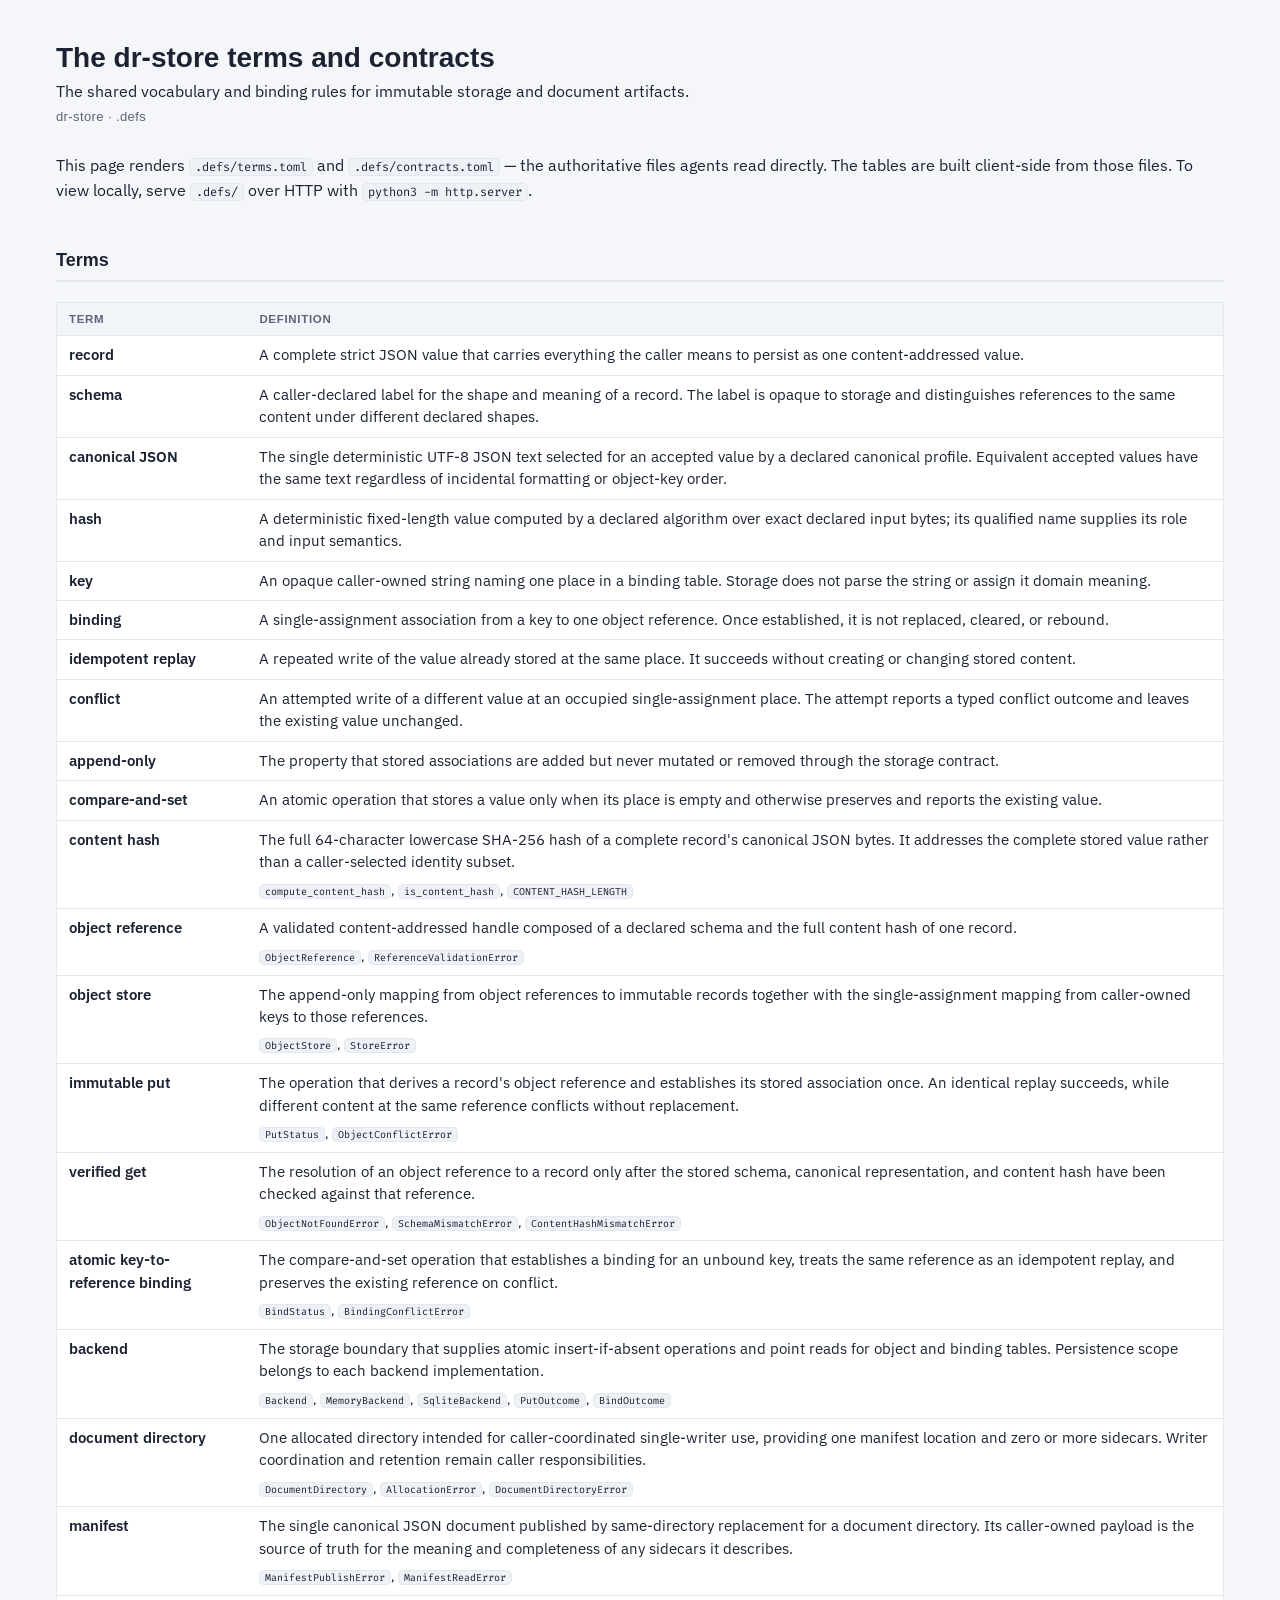
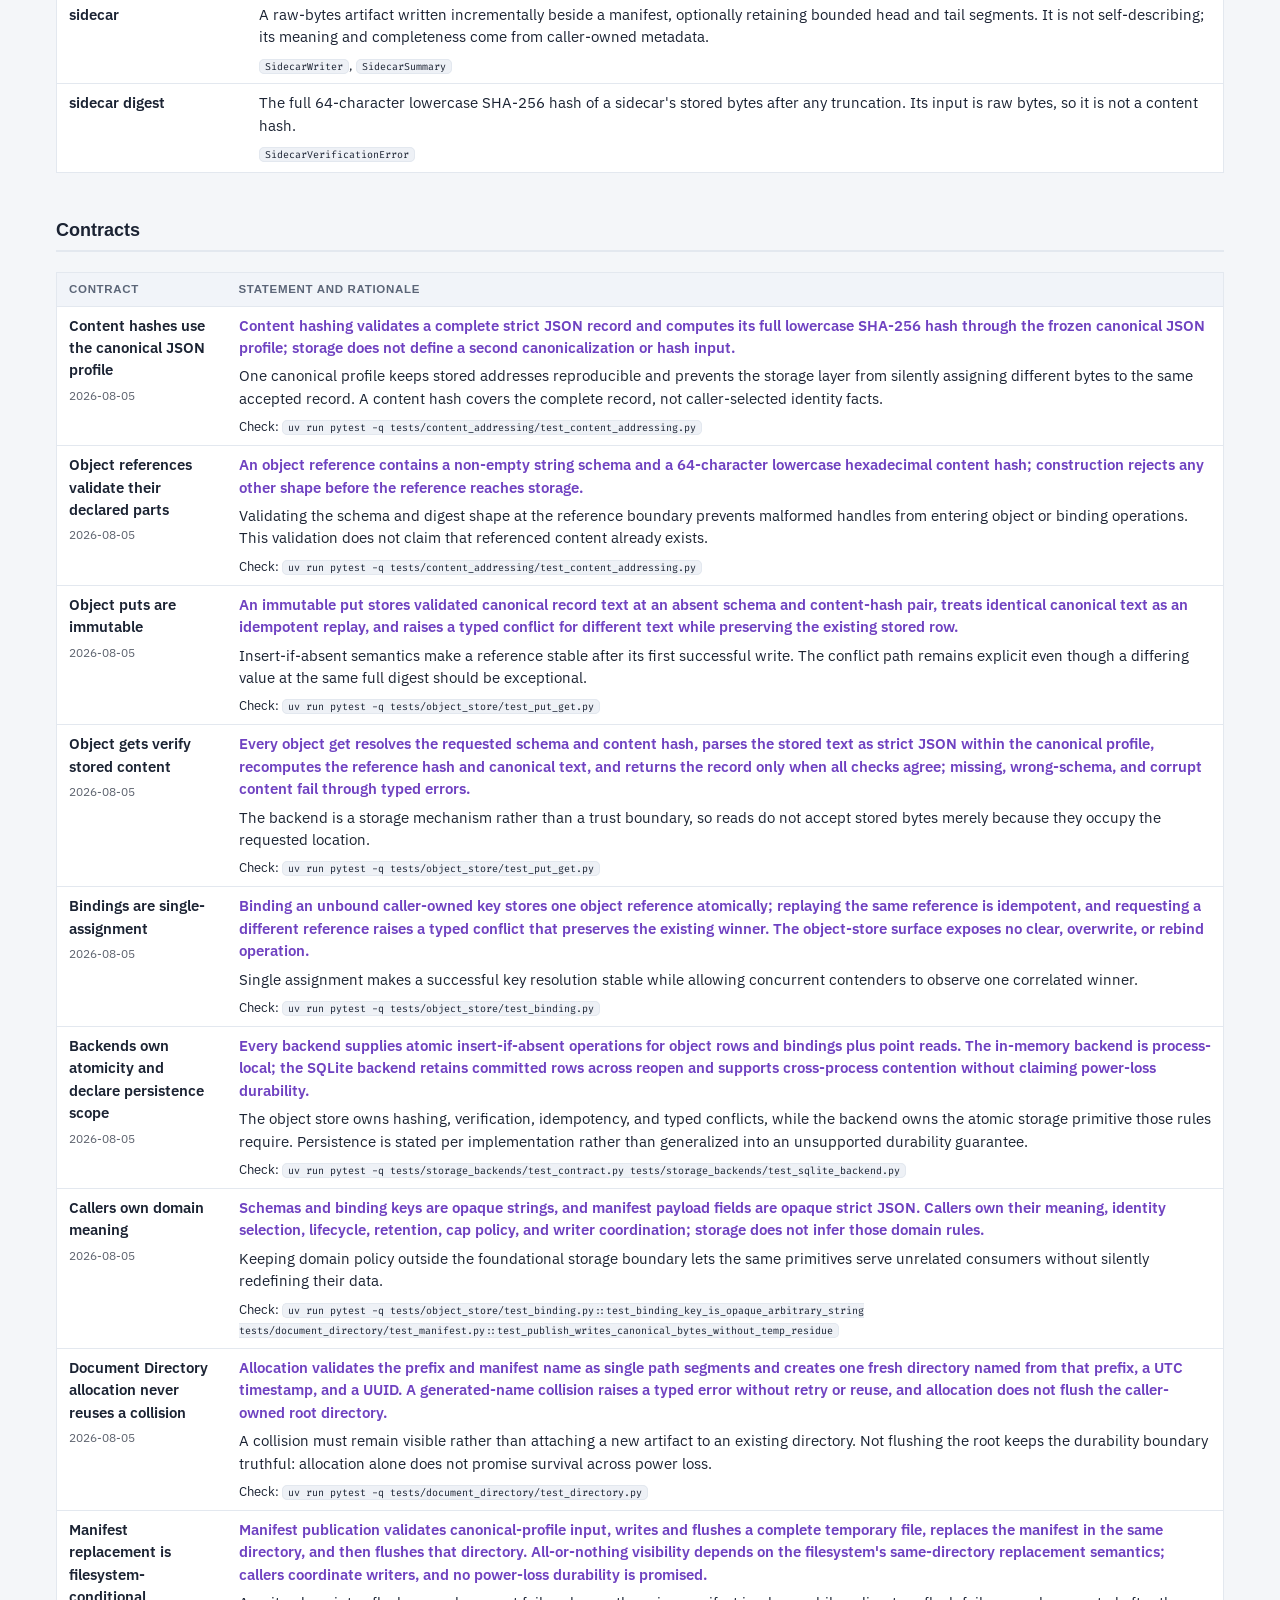
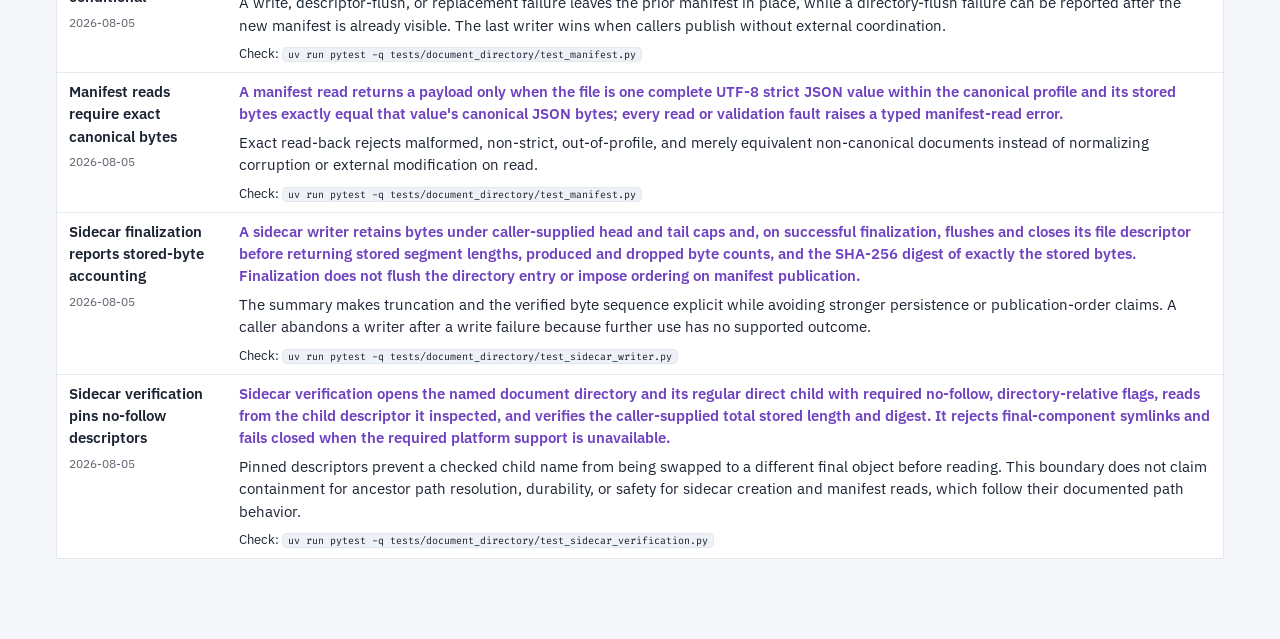
==== .defs/index.html @ 3ac430da "Prepare dr-store for publication" ====
<!DOCTYPE html>
<html lang="en">
<head>
<meta charset="utf-8">
<meta name="viewport" content="width=device-width, initial-scale=1">
<link rel="icon" href="favicon.svg" type="image/svg+xml">
<link rel="stylesheet" href="doc.css">
<title>dr-store · Terms and contracts</title>
<style>
  .term-name { font-weight: 600; }
  dfn.term-name { font-style: normal; }
  .must { color: var(--anchor); font-weight: 600; margin: 0 0 6px; }
  .defs-rationale { margin: 0; }
  .defs-check { margin: 6px 0 0; font-size: 0.92em; }
  .defs-symbols { margin-top: 6px; font-size: 0.92em; }
  .defs-date { margin-top: 4px; font-size: 0.85em; opacity: 0.7; }
  .defs-error { color: #b00020; }
</style>
</head>
<body>
<main class="wide">

<h1>The dr-store terms and contracts</h1>
<p class="dek">The shared vocabulary and binding rules for immutable storage and document artifacts.</p>
<div class="byline">dr-store · .defs</div>

<p>This page renders <code>.defs/terms.toml</code> and <code>.defs/contracts.toml</code> — the
authoritative files agents read directly. The tables are built client-side from those files.
To view locally, serve <code>.defs/</code> over HTTP with
<code>python3 -m http.server</code>.</p>

<div class="section-head" id="terms"><h2>Terms</h2></div>

<div class="table-wrap">
<table>
  <thead><tr><th>Term</th><th>Definition</th></tr></thead>
  <tbody data-defs-file="terms.toml" data-defs-kind="terms"></tbody>
</table>
</div>

<div class="section-head" id="contracts"><h2>Contracts</h2></div>

<div class="table-wrap">
<table>
  <thead><tr><th>Contract</th><th>Statement and rationale</th></tr></thead>
  <tbody data-defs-file="contracts.toml" data-defs-kind="contracts"></tbody>
</table>
</div>

<script type="module" src="defs-render.js"></script>
</main>
</body>
</html>
---- .defs/doc.css ----
@import url("https://fonts.googleapis.com/css2?family=Fira+Code:wght@400;600&family=IBM+Plex+Sans:wght@400;600;700&display=swap");

/* ── Visual vocabulary ────────────────────────────────────────────────────
   Hue bindings — one hue = one meaning:
     --accent #1866b4  links + navigation ONLY
     --anchor #6f42c1  semantic scan anchors (.key) + callouts — never a link
     green / amber / red  status encodings only, keyed where used
   Weights: 700 headings · 600 labels/th/inline emphasis · 400 body.
   Type scale: 28 title · 18 section · 16.5 card head · 16 body ·
               14.5 secondary · 13 quiet.                                   */

:root {
  --bg: #f4f6f9;
  --surface: #fff;
  --ink: #1b2333;
  --muted: #5b6577;
  --line: #e3e8ef;
  --accent: #1866b4;
  --accent-soft: #e9f2fb;
  --anchor: #6f42c1;
  --anchor-soft: #f4eefb;
  --green: #2b8a3e;
  --green-soft: #e8f5ec;
  --amber: #9a6700;
  --amber-soft: #fff6e0;
  --red: #c0392b;
  --red-soft: #fdeceb;
  --code-bg: #f8f9fc;
  --font-prose: "IBM Plex Sans", "Helvetica Neue", sans-serif;
  --font-mono: "Fira Code", ui-monospace, SFMono-Regular, Menlo, Consolas, monospace;
  --font-system: -apple-system, BlinkMacSystemFont, "Segoe UI", Roboto, Helvetica, Arial, sans-serif;
}

* { box-sizing: border-box; }
html { scroll-behavior: smooth; }
body {
  margin: 0;
  background: var(--bg);
  color: var(--ink);
  font: 16px/1.55 var(--font-prose);
}
main { max-width: 2200px; margin: 0 auto; padding: 40px 56px 80px; }
main.wide { max-width: none; }  /* ultrawide multi-panel docs; page-level horizontal scroll is fine */
h1 { margin: 0 0 4px; font: 700 28px/1.25 var(--font-system); }
h2 { margin: 0; color: var(--ink); font-family: var(--font-system); }
h3 { margin: 0 0 8px; color: var(--ink); font: 700 16.5px/1.3 var(--font-system); }
p { margin: 0 0 12px; }
a { color: var(--accent); }
.dek { margin: 2px 0 4px; font: 400 16px/1.5 var(--font-prose); }        /* ≤15 words, no box */
.byline { margin: 0 0 26px; color: var(--muted); font: 400 13px/1.55 var(--font-system); letter-spacing: .03em; }
.key { color: var(--anchor); }                                            /* scan anchor ≠ link */
.aside, .small { display: block; margin: 2px 0 12px; color: var(--muted); font-size: 13px; }
.card .id, nav.toc .g { font-family: var(--font-system); }

/* Question-first section heads: the h2 IS the reader's question (sentence case);
   the optional .tag is the demoted category label. */
.section-head,
.layer-head {
  display: flex;
  align-items: baseline;
  gap: 14px;
  margin: 46px 0 20px;
  padding-bottom: 8px;
  border-bottom: 2px solid var(--line);
}
.section-head h2,
.layer-head h2 { font: 700 18px/1.3 var(--font-system); }
.section-head .tag,
.layer-head .tag { color: var(--muted); font: 600 11px/1.7 var(--font-mono); text-transform: uppercase; letter-spacing: .05em; }
.layer-head .n { color: var(--accent); font-size: 26px; font-weight: 700; }

/* Opt-in summary box — BELOW the first substantive content, one short
   paragraph, only when it changes the reader's next action. No accent bar:
   it must not become a second hero. */
.summary { margin: 18px 0; padding: 14px 18px; border: 1px solid var(--line); border-radius: 10px; background: var(--surface); font-size: 15px; }

.grid-2, .grid-3, .grid-4,
.cols2, .cols3, .cols4,
.l1, .l2, .l3 { display: grid; gap: 18px; }
.grid-2, .cols2, .l3 { grid-template-columns: repeat(2, minmax(0, 1fr)); }
.grid-3, .cols3, .l2 { grid-template-columns: repeat(3, minmax(0, 1fr)); }
.grid-4, .cols4, .l1 { grid-template-columns: repeat(4, minmax(0, 1fr)); }
.full { grid-column: 1 / -1; }

/* ── Parallel panels (ultrawide layout system) ────────────────────────────
   Side-by-side documents-in-miniature for cross-referenceable sections —
   NOT snaking columns. Single-column stack (DOM order) below 1600px.
   Sticky panel heads keep each panel's question in view while scrolling. */
.panels { display: grid; grid-template-columns: 1fr; gap: 32px; align-items: start; margin: 18px 0; }
.panels > .panel { min-width: 0; }
.panel > .section-head { position: sticky; top: 0; z-index: 2; margin-top: 0; padding-top: 8px; background: var(--bg); }
@media (min-width: 1600px) {
  .panels.p2 { grid-template-columns: repeat(2, minmax(520px, 1fr)); }
  .panels.p3 { grid-template-columns: repeat(3, minmax(460px, 1fr)); }
  .panels.p4 { grid-template-columns: repeat(4, minmax(420px, 1fr)); }
  /* Named slots: pin visual order independent of DOM order (DOM order = reading/fallback order). */
  .panels.p2 { grid-template-areas: "a b"; }
  .panels.p3 { grid-template-areas: "a b c"; }
  .panels.p4 { grid-template-areas: "a b c d"; }
  .panels.slotted > .panel.a { grid-area: a; }
  .panels.slotted > .panel.b { grid-area: b; }
  .panels.slotted > .panel.c { grid-area: c; }
  .panels.slotted > .panel.d { grid-area: d; }
  .panels:not(.slotted) > .panel.span2 { grid-column: span 2; }
}

.card {
  padding: 18px 22px;
  border: 1px solid var(--line);
  border-radius: 12px;
  background: var(--surface);
}
.card .decision { margin-bottom: 6px; font: 700 16.5px/1.4 var(--font-system); }
.card .why { color: var(--muted); font-size: 13px; }
.card ul { margin: 6px 0 0; padding-left: 18px; color: var(--muted); font-size: 14.5px; }
.card li { margin-bottom: 6px; }
.card li::marker { color: var(--accent); font-weight: 700; }
.card b, .card strong { color: var(--ink); }

.diagram,
figure.panel {
  margin-top: 18px;
  padding: 24px 28px;
  border: 1px solid var(--line);
  border-radius: 12px;
  background: var(--surface);
}
.drow, .flow { display: flex; align-items: stretch; gap: 10px; }
.dnode, .flow .node {
  flex: 1;
  padding: 10px 14px;
  border: 1.5px solid #9aa7bd;
  border-radius: 10px;
  background: #fbfcfe;
  text-align: center;
}
.dnode small, .flow .node small { display: block; margin-top: 3px; color: var(--muted); font-size: 13px; }
.dnode.ext, .flow .node.ext { border-style: dashed; }
.dnode.hot, .flow .node.hot { border-color: var(--green); background: var(--green-soft); }
.dnode.warn, .flow .node.warn { border-color: var(--amber); background: var(--amber-soft); }
.dnode.bad, .flow .node.bad { border-color: var(--red); background: var(--red-soft); }
.darr, .flow .arr { display: flex; align-items: center; color: #8b96a9; font-size: 20px; }
.dcaption, figcaption { margin-top: 10px; color: var(--muted); font-size: 13px; }

table { width: 100%; border: 1px solid var(--line); border-collapse: collapse; background: var(--surface); font-size: 14.5px; }
th, td { padding: 8px 12px; border-bottom: 1px solid var(--line); text-align: left; vertical-align: top; }
th { background: #f1f4f9; color: var(--muted); font: 600 11.5px/1.4 var(--font-system); letter-spacing: .06em; text-transform: uppercase; }
tr:last-child td { border-bottom: 0; }

code {
  padding: 0 5px;
  border: 1px solid var(--line);
  border-radius: 5px;
  background: #eef1f6;
  font: 75%/1.55 var(--font-mono);
}
.codeblock { margin: 14px 0; overflow: hidden; border: 1px solid var(--line); border-radius: 10px; background: var(--surface); }
.codeblock .cb-head { display: flex; justify-content: space-between; gap: 10px; padding: 7px 14px; border-bottom: 1px solid var(--line); background: #f1f4f9; color: var(--muted); font: 12px/1.4 var(--font-system); }
.codeblock pre { margin: 0; padding: 14px 16px; overflow-x: auto; background: var(--code-bg); font-family: var(--font-mono); }
.codeblock pre code { padding: 0; border: 0; background: transparent; font-size: 75%; line-height: 1.55; }
.chipcloud .adapter { font: 75%/1.55 var(--font-mono); }

/* One callout variant. It carries the anchor hue (a boxed key point is scan-
   anchor material); status colors belong to keyed chips/cards, not callouts. */
.callout { margin: 14px 0; padding: 12px 18px; border-left: 4px solid var(--anchor); border-radius: 0 8px 8px 0; background: var(--anchor-soft); font-size: 14.5px; }

/* Colophon: ALL process metadata (sources, provenance, ids, honest scope
   notes). Reader-relevant honesty stays in context above, in plain language. */

body.with-toc { display: grid; grid-template-columns: 270px minmax(0, 1fr); }
nav.toc { position: sticky; top: 0; height: 100vh; overflow-y: auto; padding: 28px 20px; border-right: 1px solid var(--line); background: var(--surface); font-size: 14.5px; }
nav.toc .brand { margin-bottom: 12px; font-size: 15px; font-weight: 700; }
nav.toc .brand { font-family: var(--font-system); }
nav.toc a { display: block; margin-bottom: 2px; padding: 6px 10px; border-radius: 7px; color: var(--ink); text-decoration: none; }
nav.toc a:hover { background: var(--accent-soft); color: var(--accent); }

@media (max-width: 1500px) {
  .grid-3, .grid-4, .cols3, .cols4, .l1, .l2 { grid-template-columns: repeat(2, minmax(0, 1fr)); }
}
@media (max-width: 900px) {
  body.with-toc { display: block; }
  nav.toc { display: none; }
  main { padding: 24px; }
  .grid-2, .grid-3, .grid-4, .cols2, .cols3, .cols4, .l1, .l2, .l3 { grid-template-columns: 1fr; }
  .drow, .flow { flex-direction: column; }
}
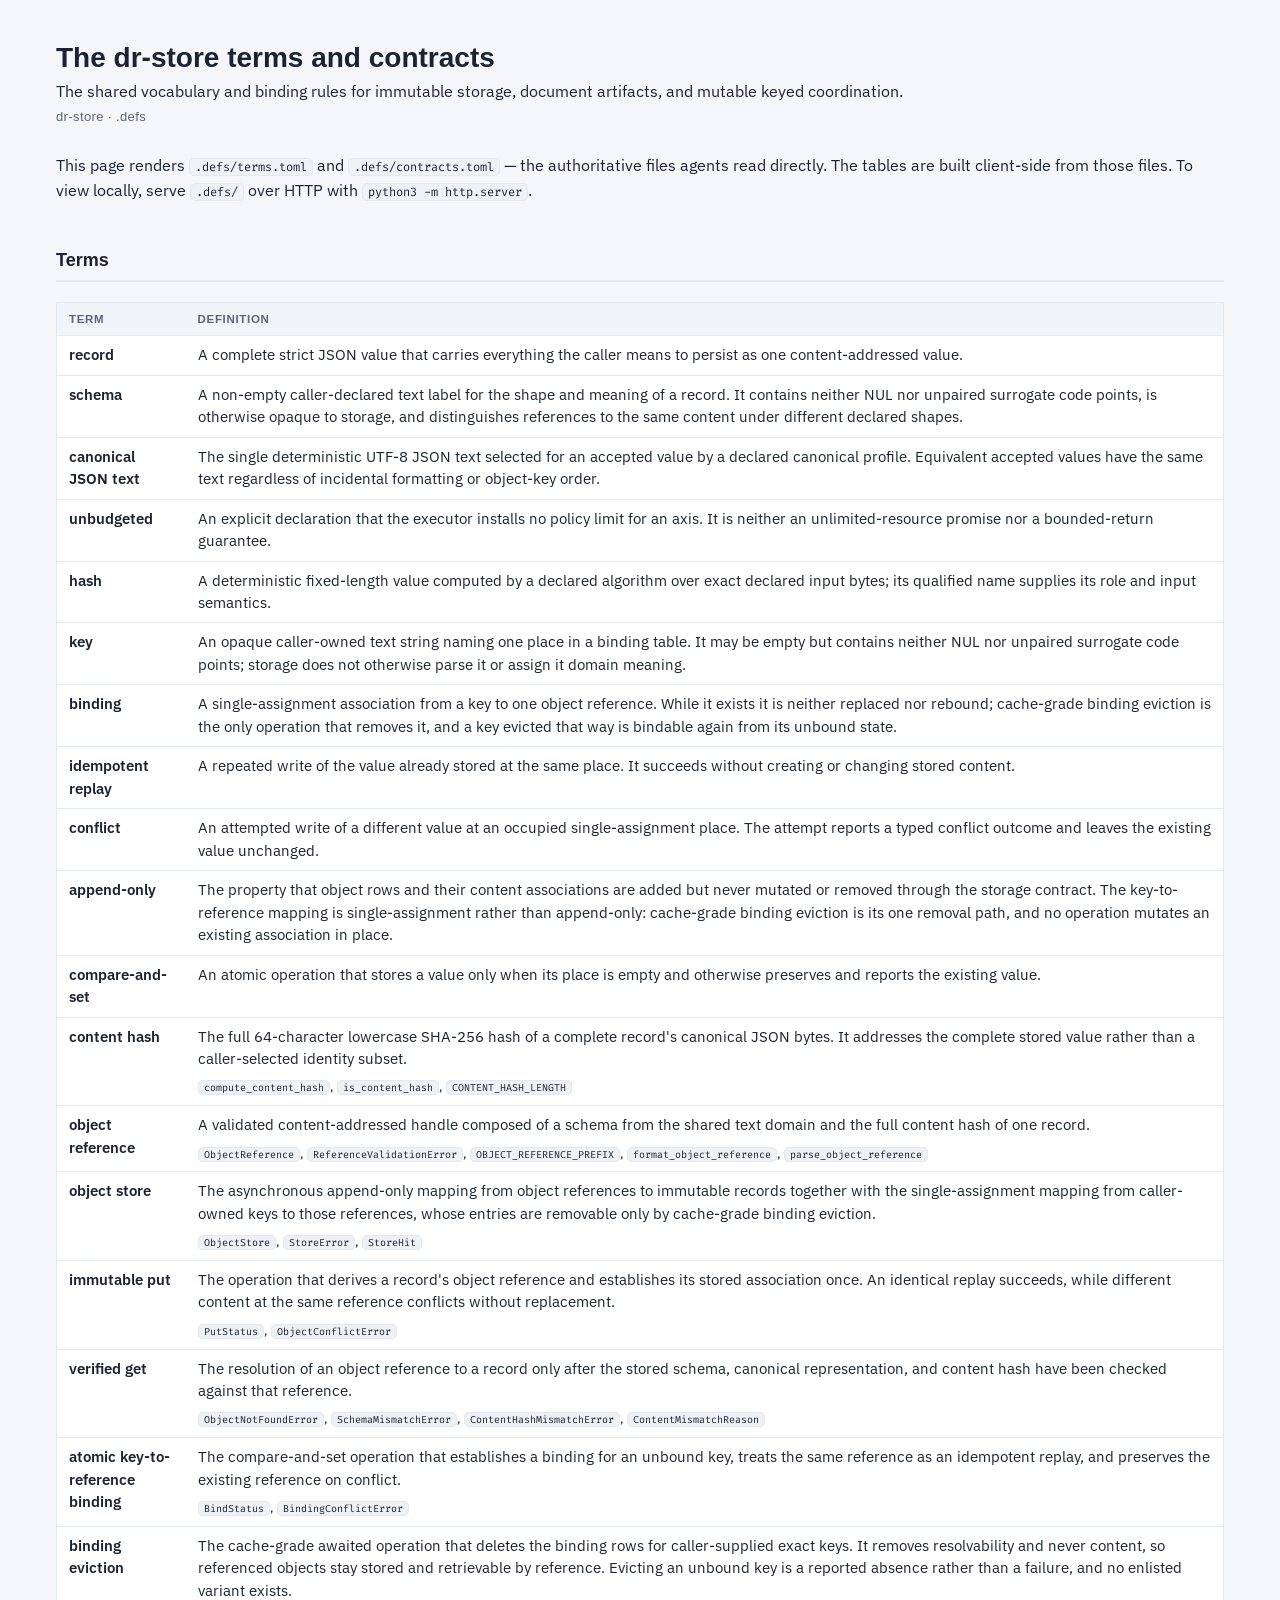
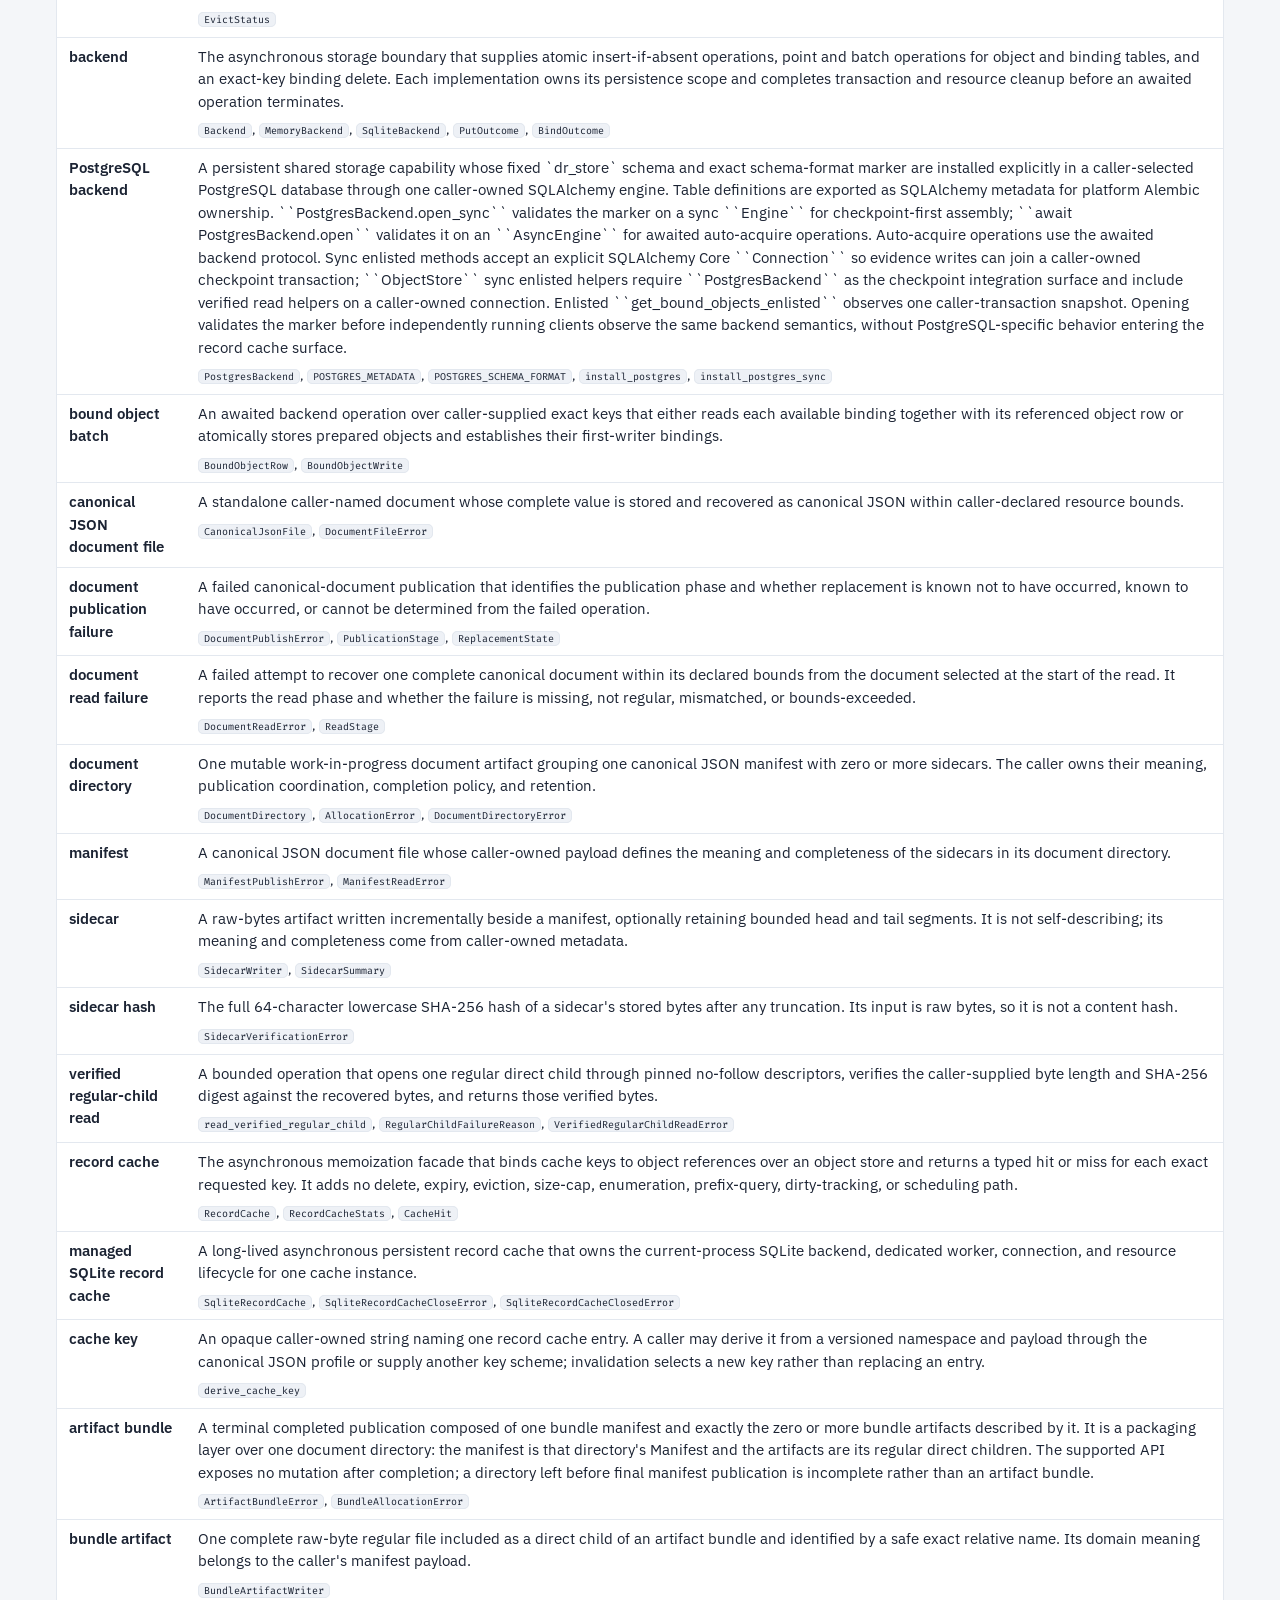
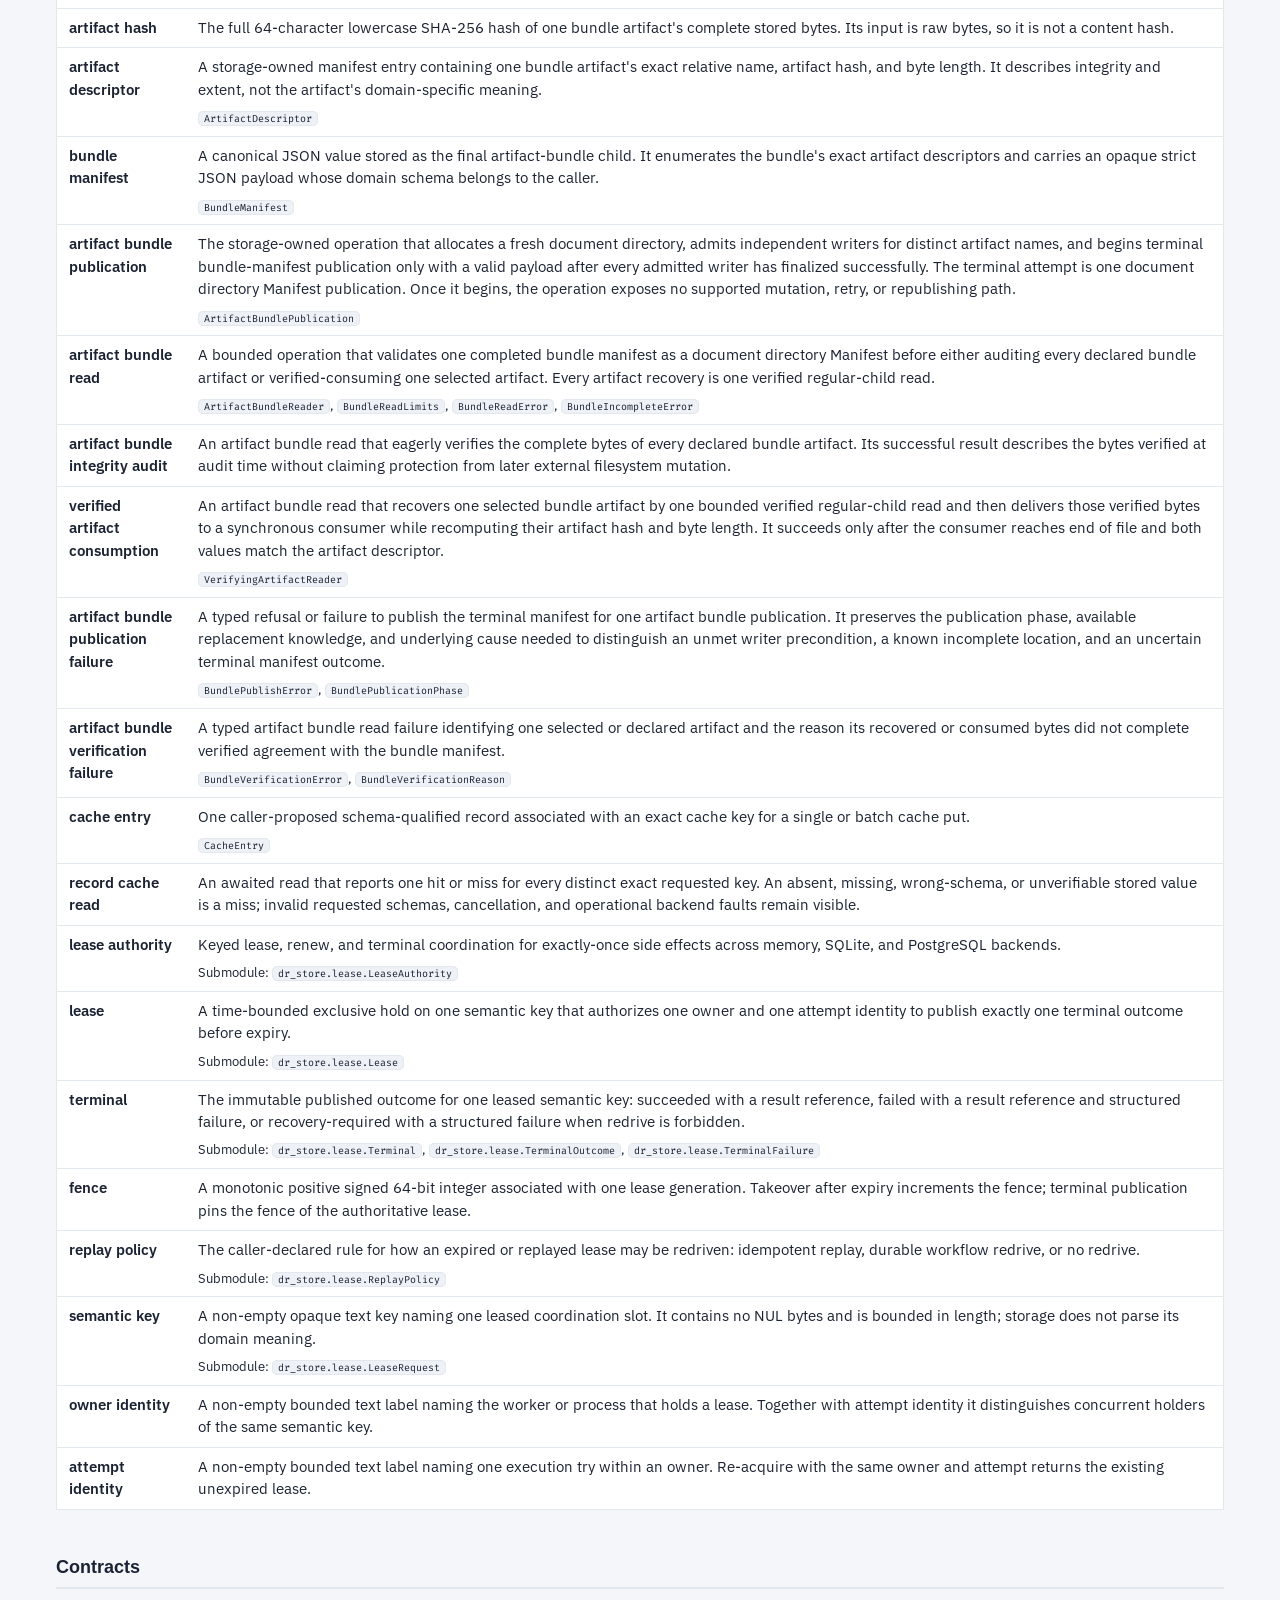
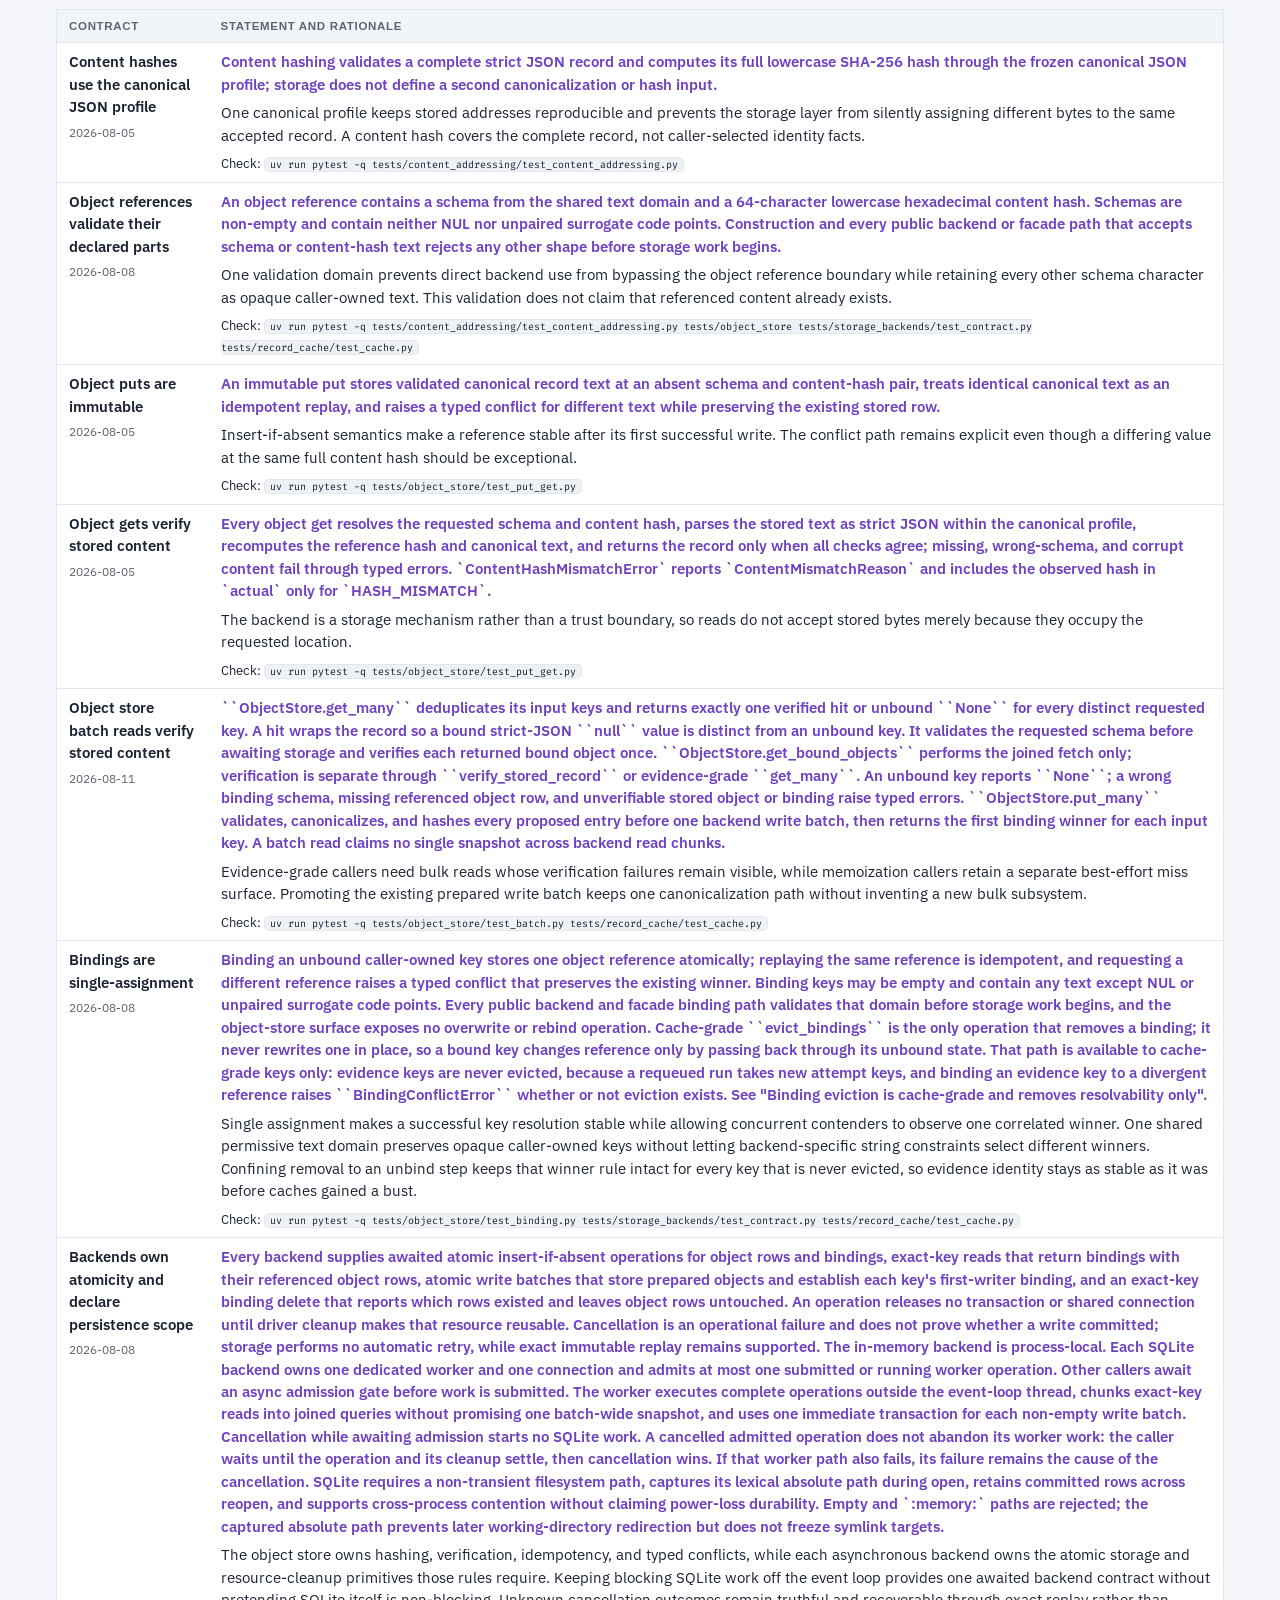
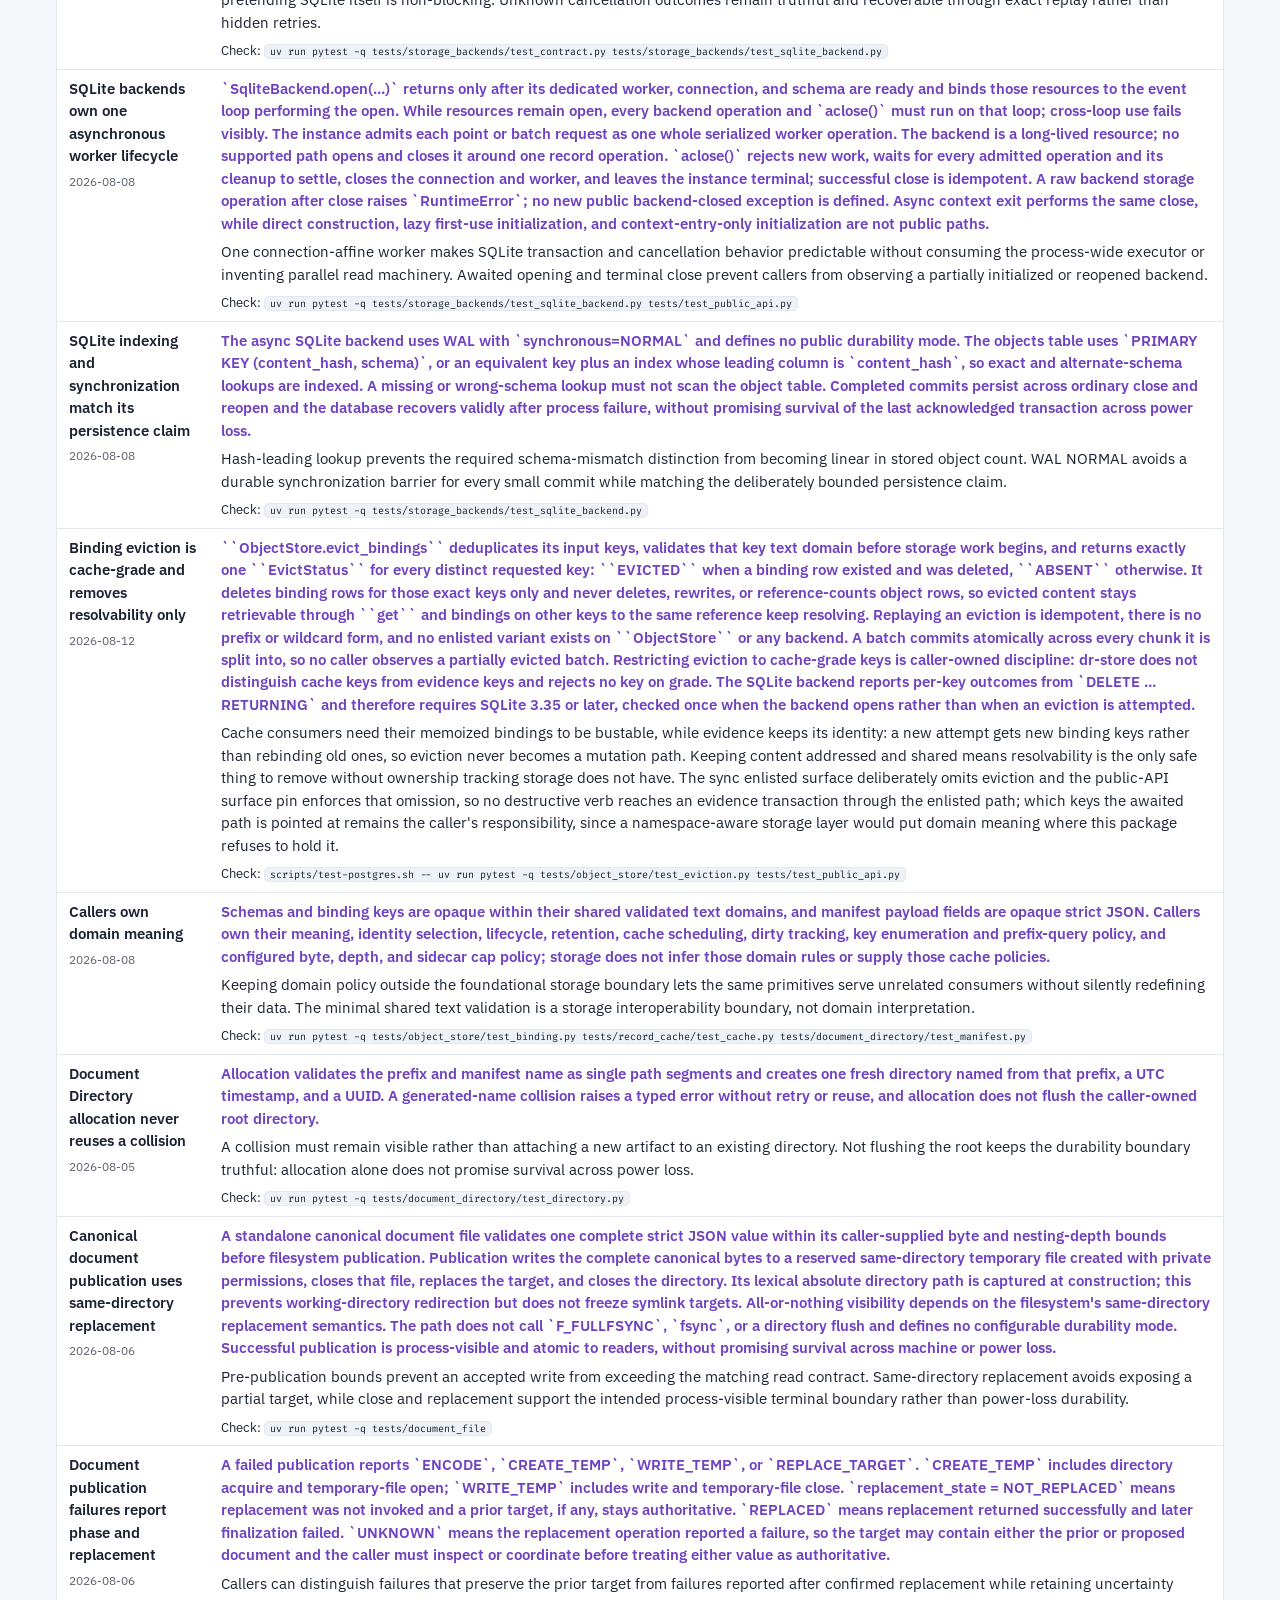
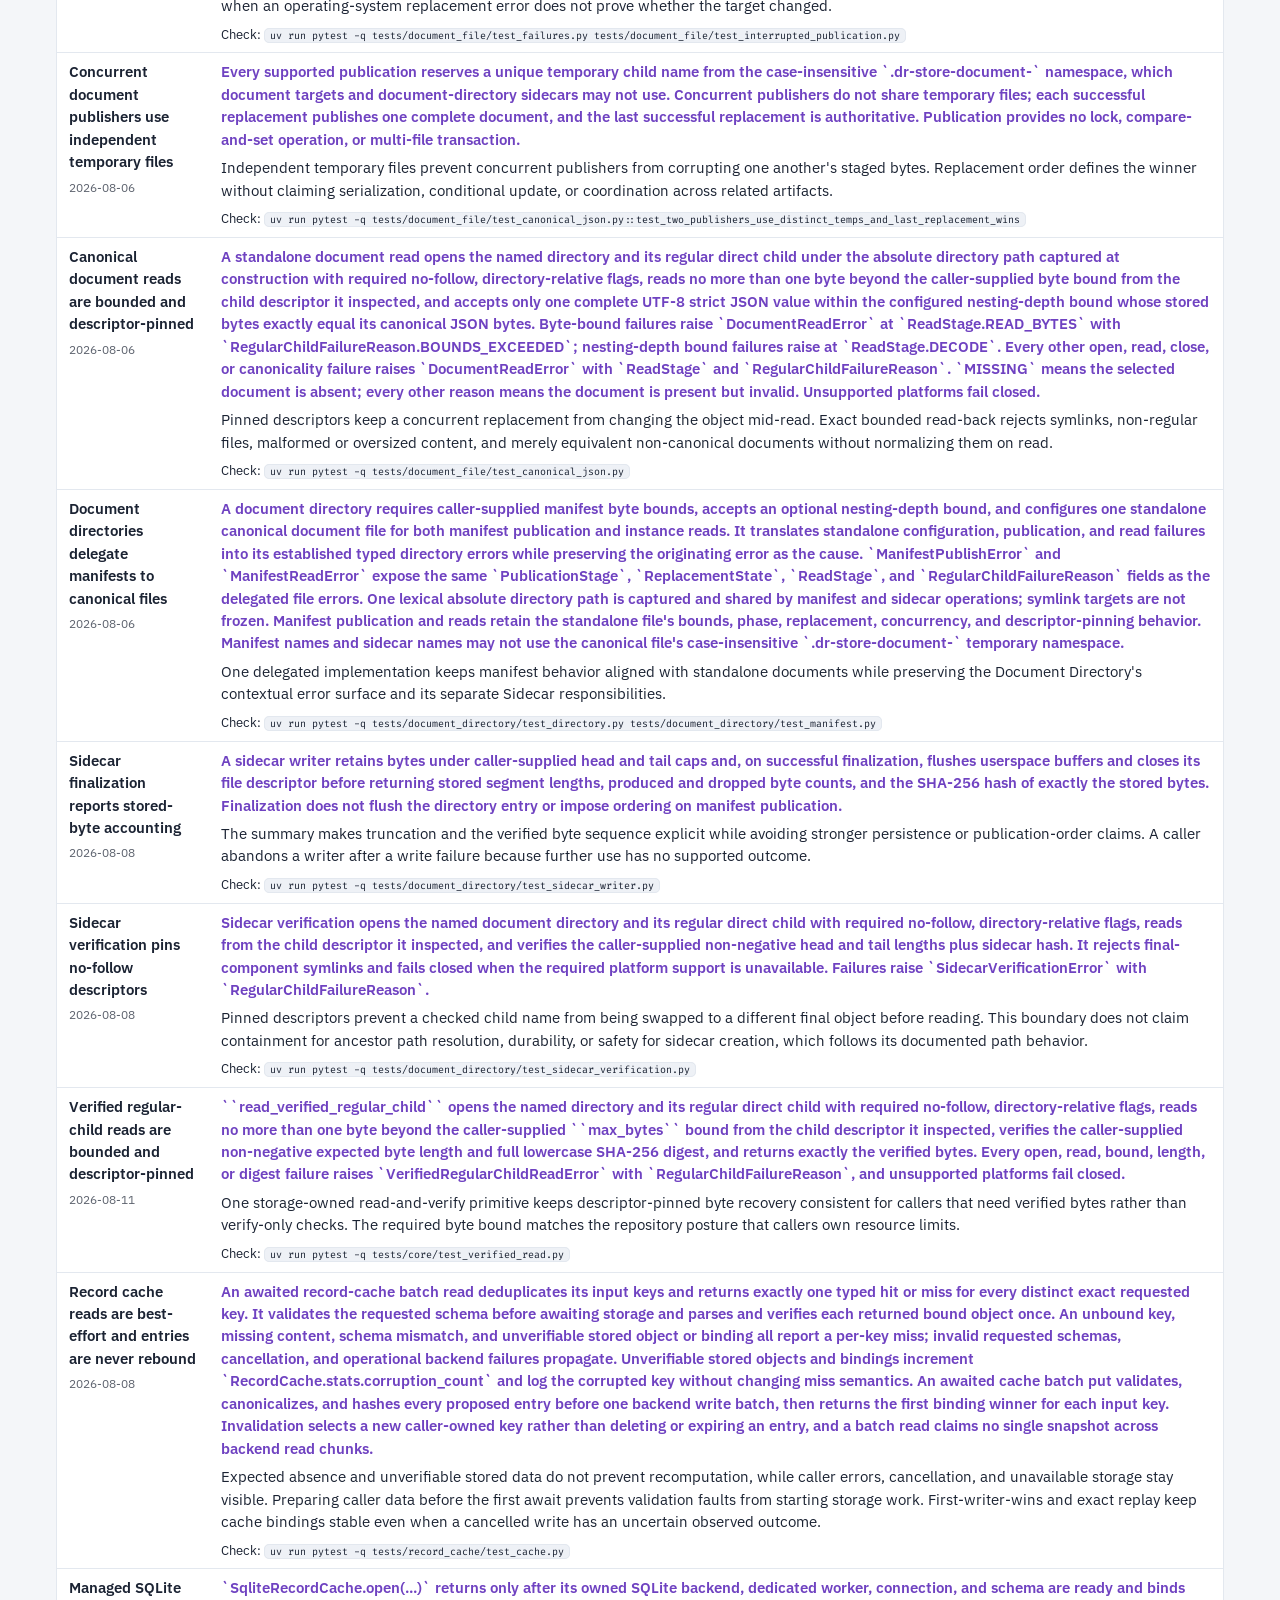
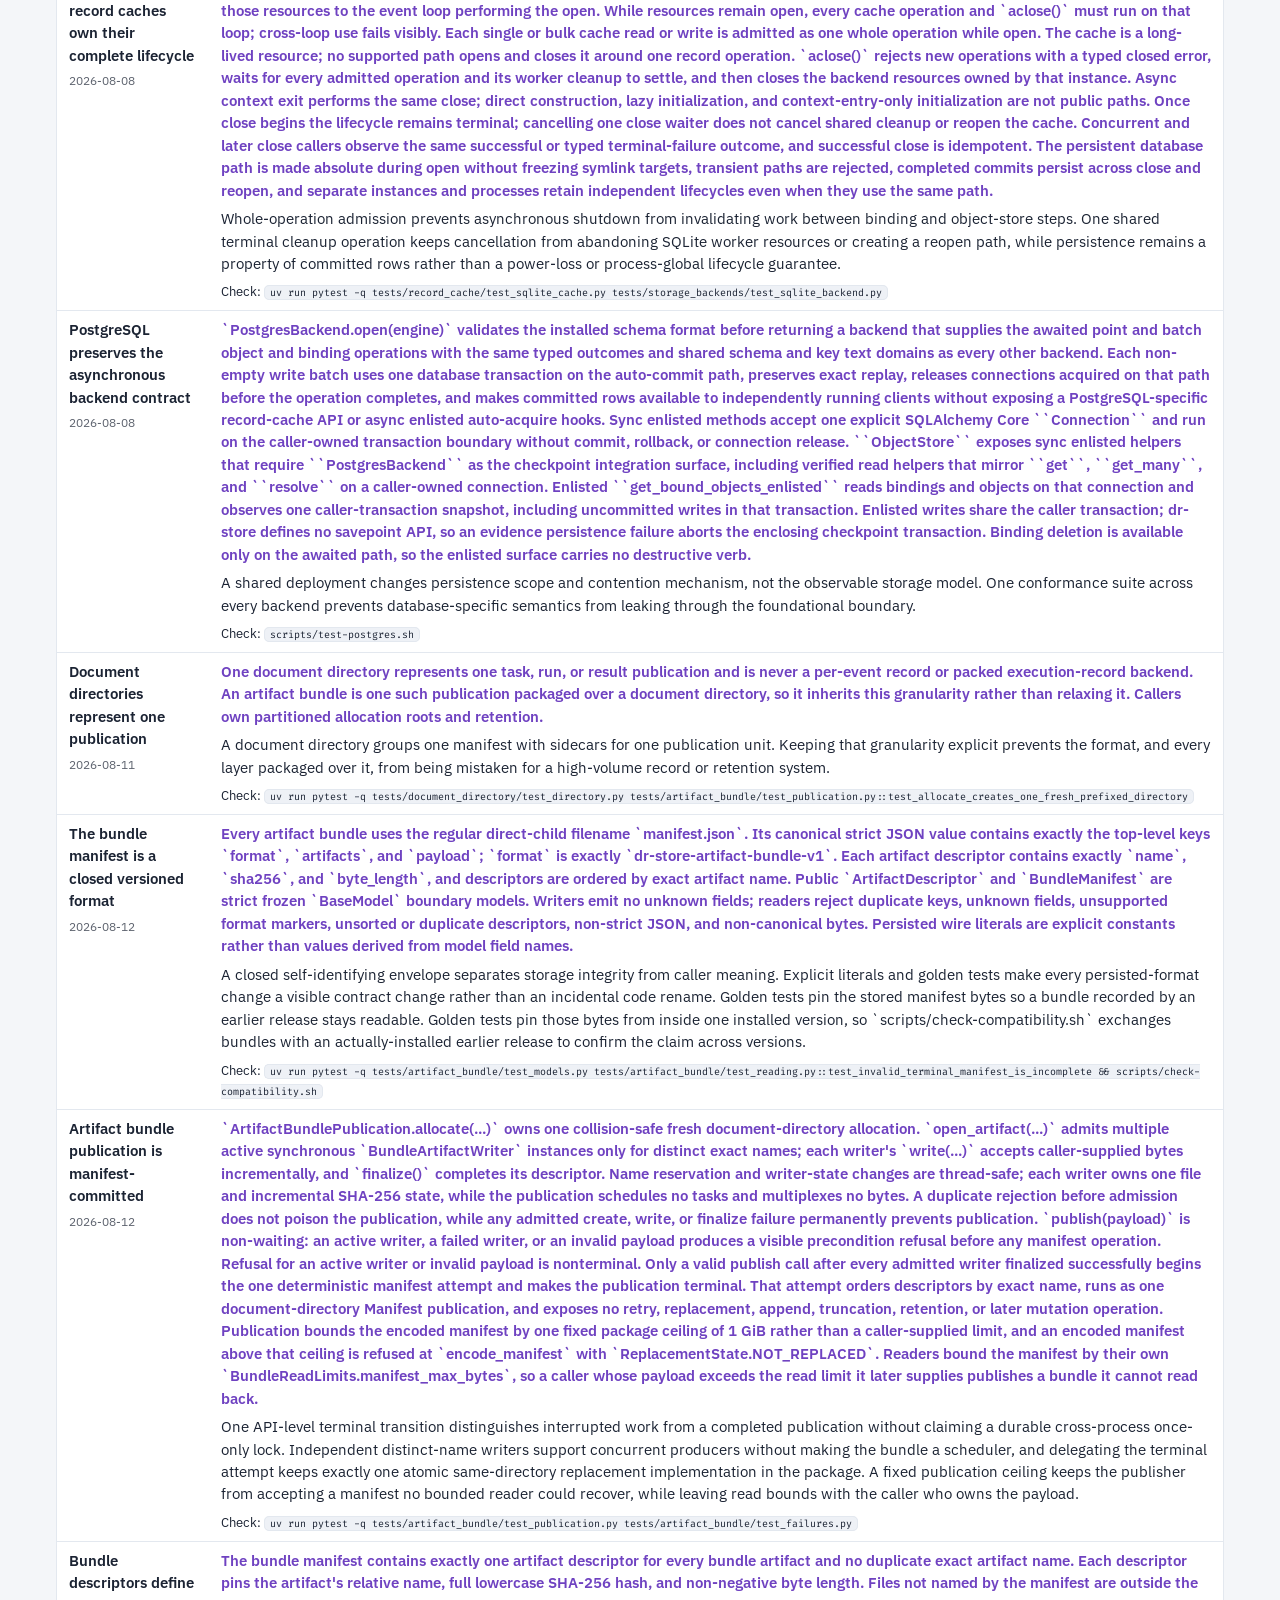
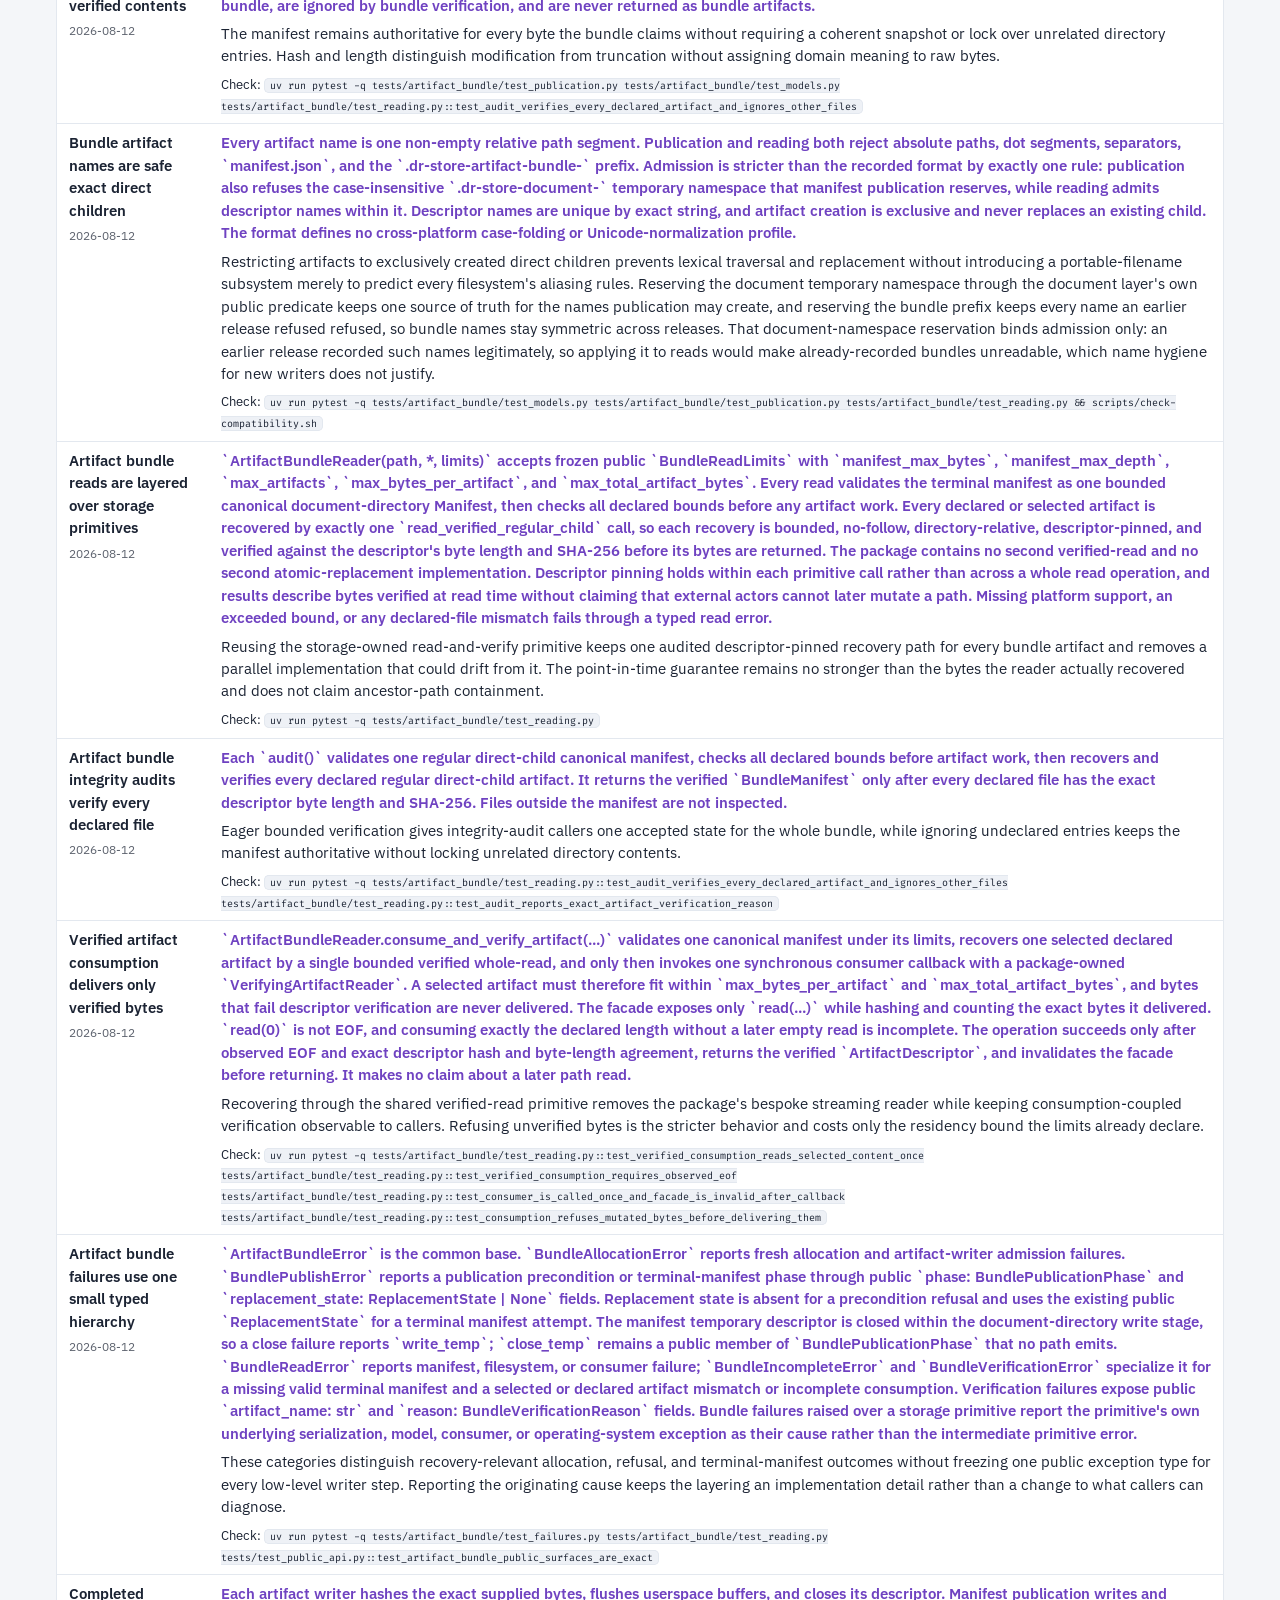
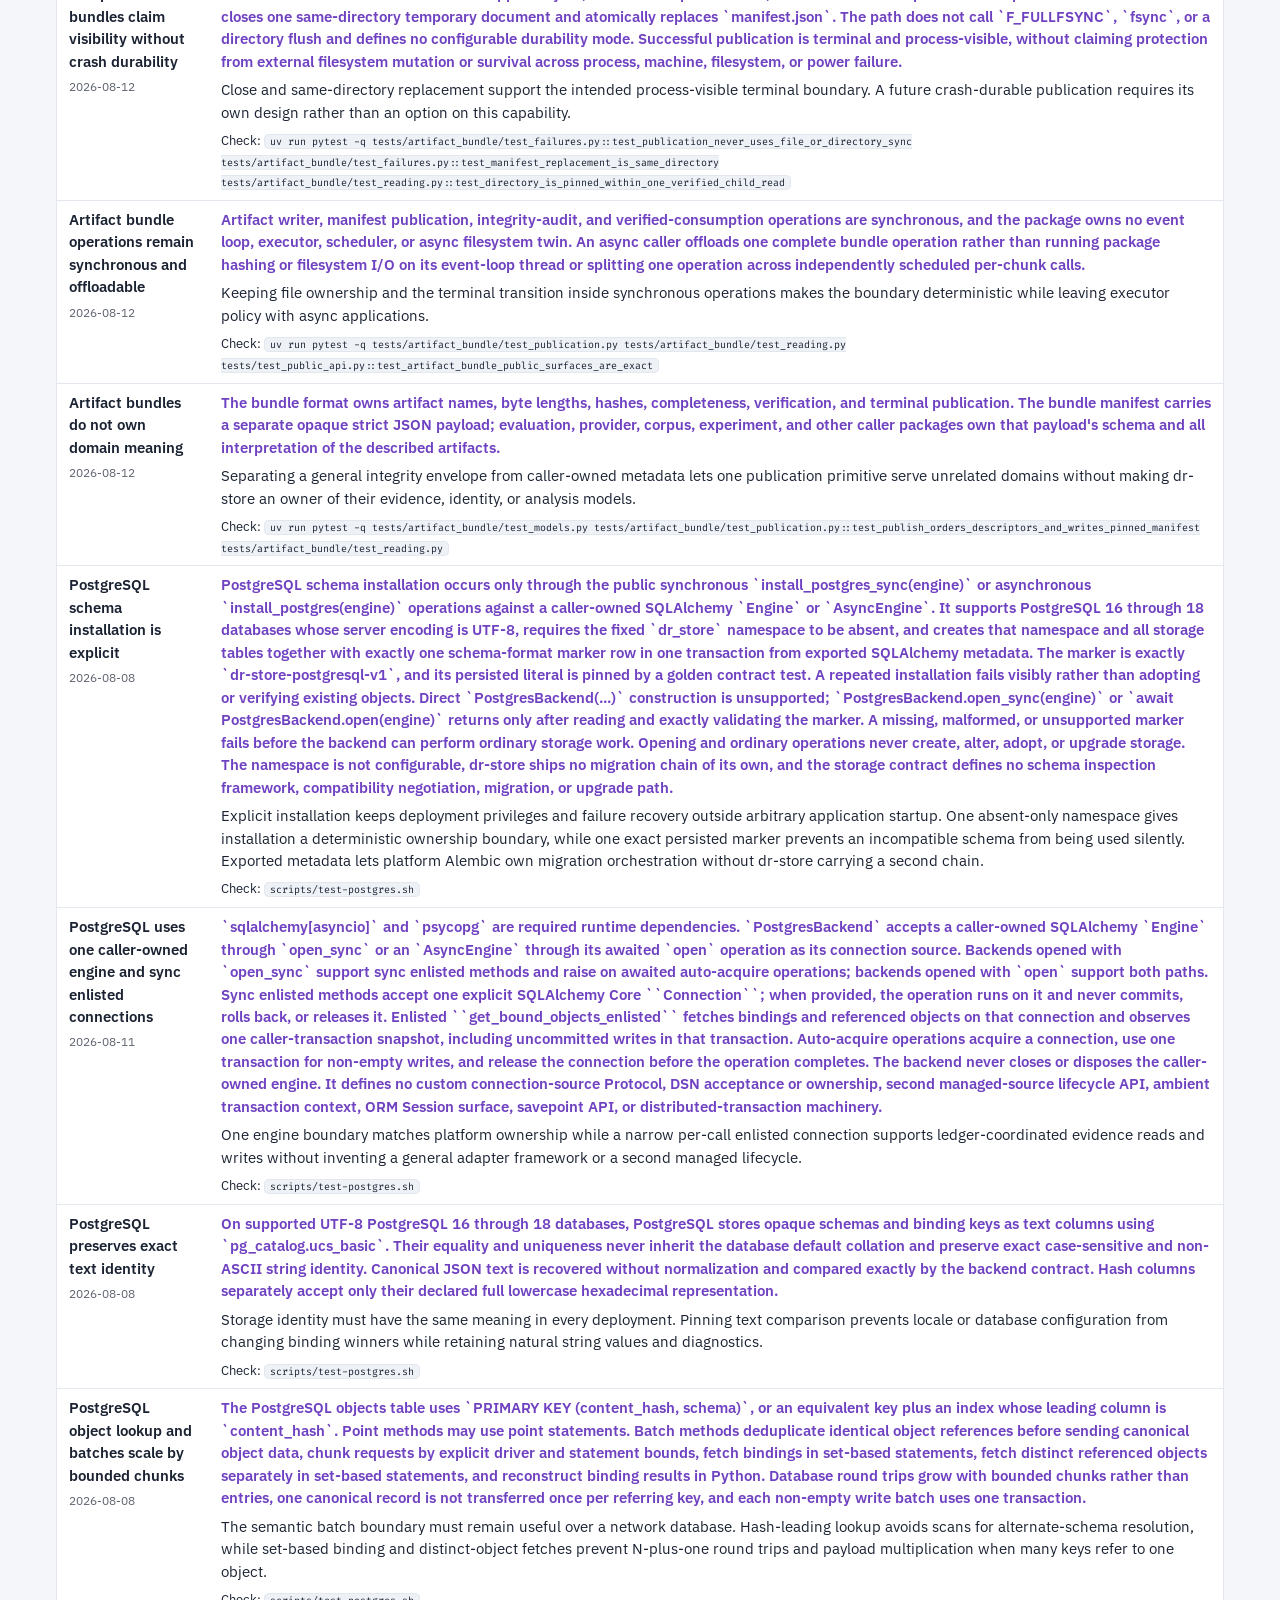
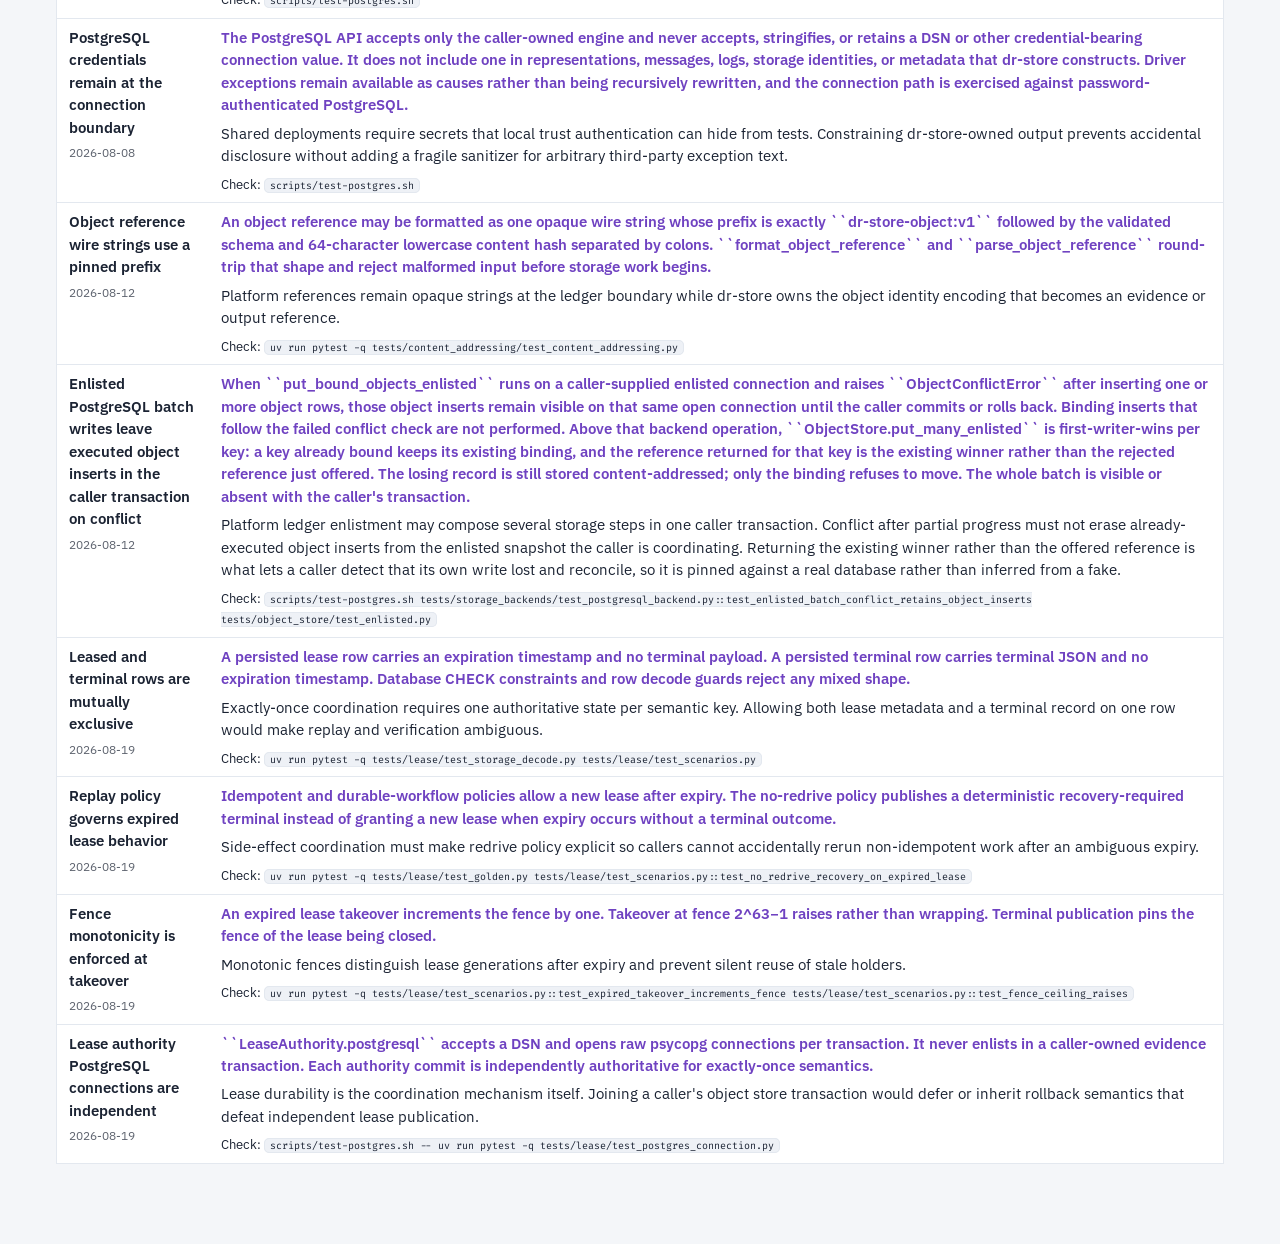
==== commit f39989c1: "fix(lease,relational,sync): address PR18 review findings Remediate C1–C7 correctness items, Q1–Q9 qu" ====
--- a/.defs/index.html
+++ b/.defs/index.html
@@ -21,7 +21,7 @@
 <main class="wide">
 
 <h1>The dr-store terms and contracts</h1>
-<p class="dek">The shared vocabulary and binding rules for immutable storage and document artifacts.</p>
+<p class="dek">The shared vocabulary and binding rules for immutable storage, document artifacts, and mutable keyed coordination.</p>
 <div class="byline">dr-store · .defs</div>
 
 <p>This page renders <code>.defs/terms.toml</code> and <code>.defs/contracts.toml</code> — the
